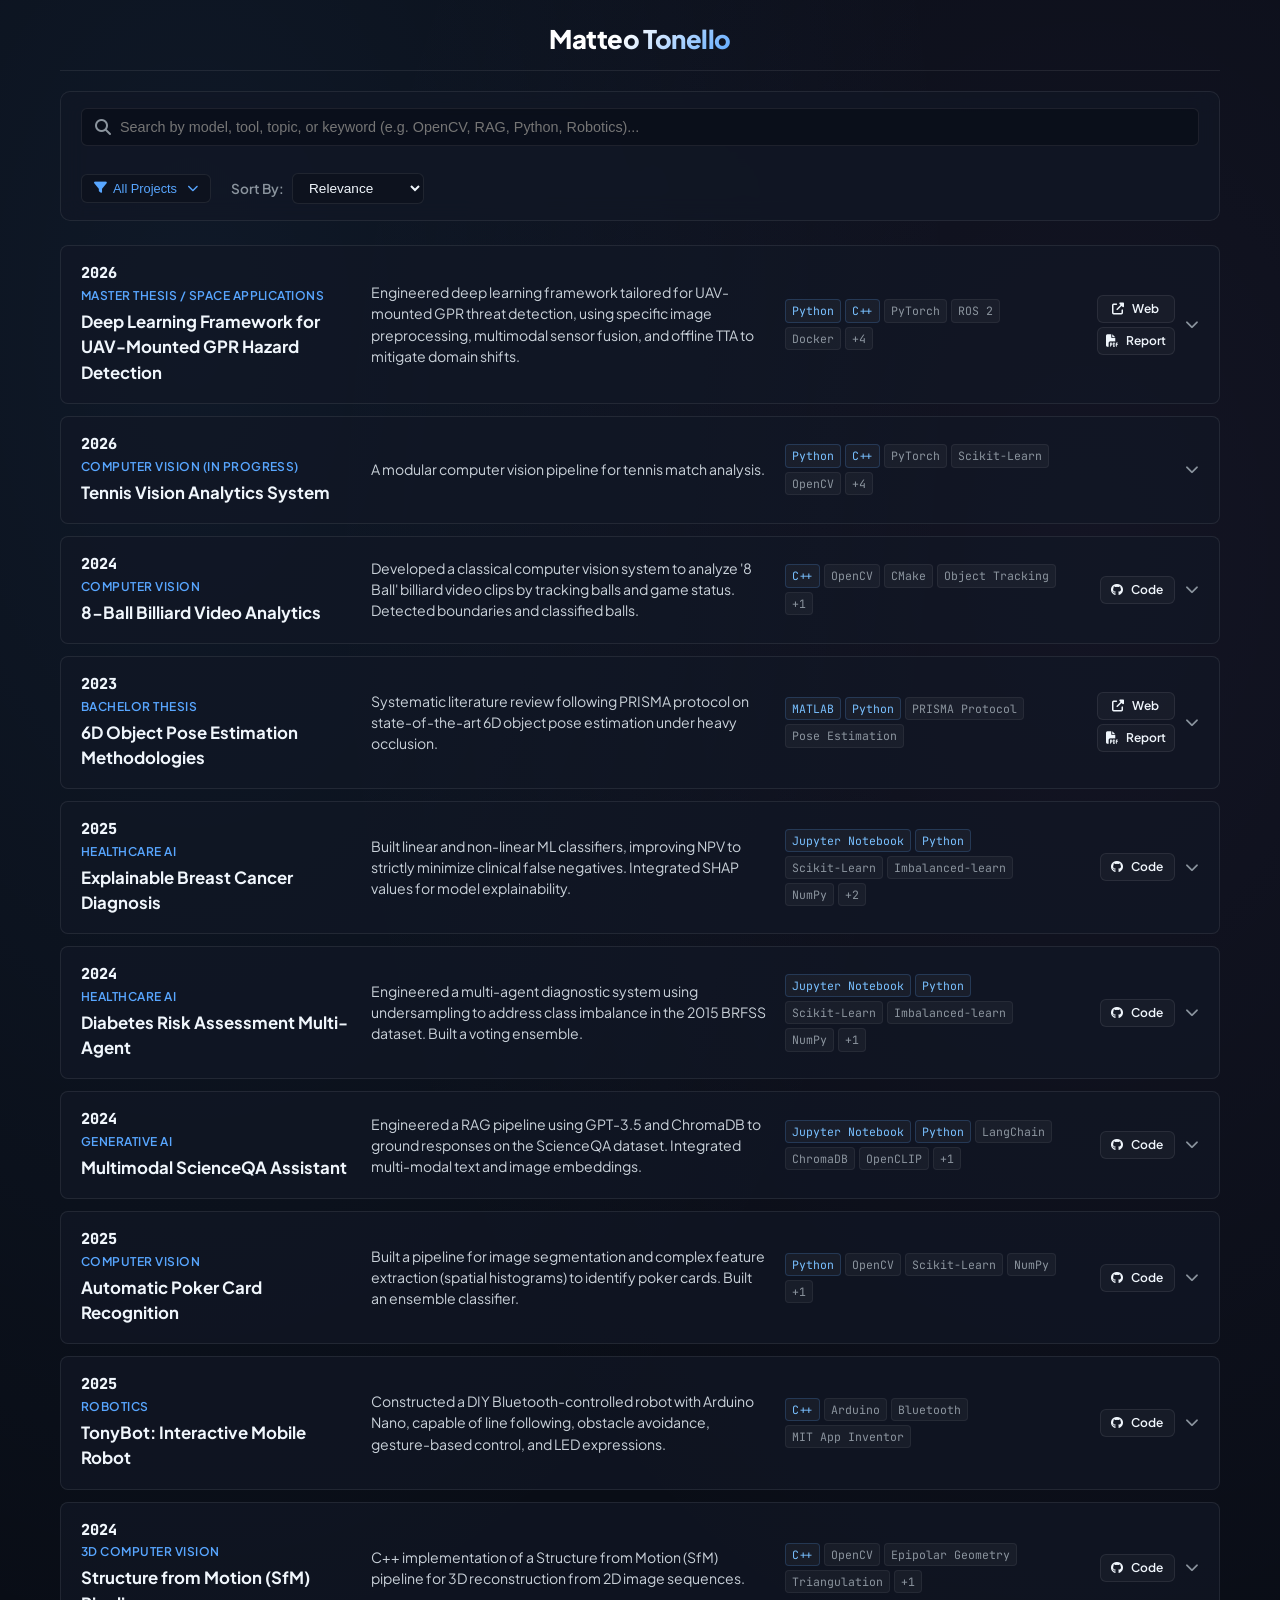
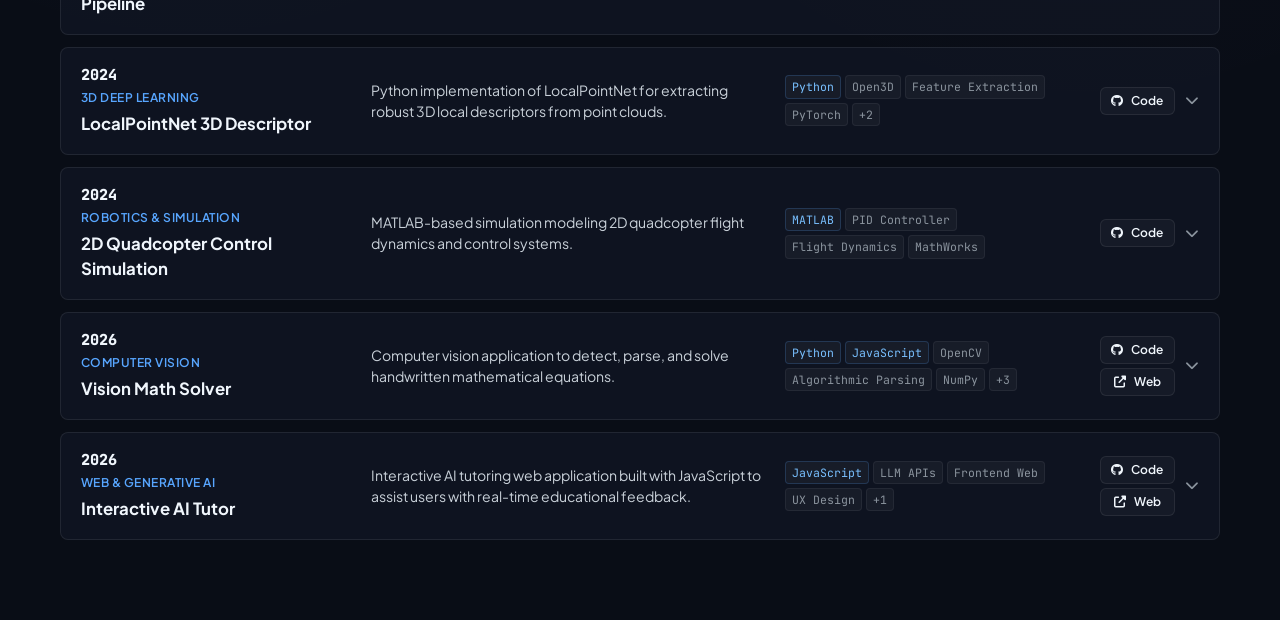
==== projects.html @ 339a1d36 "First Profile and Project pages" ====
<!DOCTYPE html>
<html lang="en">
<head>
  <meta charset="UTF-8" />
  <meta name="viewport" content="width=device-width, initial-scale=1.0" />
  <title>Matteo Tonello | AI & Robotics Projects</title>

  <link rel="icon" href="data:image/svg+xml,<svg xmlns='http://www.w3.org/2000/svg' viewBox='0 0 100 100'><rect width='100' height='100' rx='20' fill='%23090d16'/><text x='50%25' y='50%25' dominant-baseline='central' text-anchor='middle' font-size='50' font-family='sans-serif' font-weight='bold' fill='%2358a6ff'>MT</text></svg>">
  
  <!-- Fonts & Icons -->
  <link rel="preconnect" href="https://fonts.googleapis.com">
  <link rel="preconnect" href="https://fonts.gstatic.com" crossorigin>
  <link href="https://fonts.googleapis.com/css2?family=Plus+Jakarta+Sans:wght@400;500;600;700;800&family=JetBrains+Mono:wght@400;500&display=swap" rel="stylesheet">
  <link rel="stylesheet" href="https://cdnjs.cloudflare.com/ajax/libs/font-awesome/6.5.1/css/all.min.css">

  <link rel="stylesheet" href="style.css" />
</head>
<body>

<div class="container">
  <!-- Header -->
  <header style="justify-content: center; text-align: center; padding-bottom: 12px; margin-bottom: 20px;">
    <div class="hero-info">
      <a href="./" style="text-decoration: none;">
        <h1 style="font-size: 1.6rem;">Matteo Tonello</h1>
      </a>
    </div>
  </header>

  <!-- Filter & Search Controls -->
  <div class="controls-panel">
    <div class="search-bar">
      <i class="fas fa-search"></i>
      <input type="text" id="searchInput" placeholder="Search by model, tool, topic, or keyword (e.g. OpenCV, RAG, Python, Robotics)...">
    </div>
        <div style="display: flex; align-items: center; gap: 20px; margin-top: 15px; flex-wrap: wrap;">
       <div style="position: relative;" id="filterContainer">
         <button class="filter-chip active" id="filterDropdownToggle" style="display: flex; align-items: center; gap: 6px; padding: 6px 12px; margin: 0; background: #0d121e; border: 1px solid var(--border-subtle); cursor: pointer;">
           <i class="fas fa-filter"></i> <span id="filterLabel">All Projects</span> <i class="fas fa-chevron-down" style="font-size: 0.7rem; margin-left: 4px;"></i>
         </button>
         <div id="filterDropdown" style="display: none; position: absolute; top: 100%; left: 0; margin-top: 8px; background: #0d121e; border: 1px solid var(--border-subtle); border-radius: 8px; padding: 16px; width: 340px; max-height: 400px; overflow-y: auto; z-index: 100; box-shadow: 0 10px 30px rgba(0,0,0,0.9);">
           <!-- Generated chips go here -->
         </div>
       </div>
       <div style="display: flex; align-items: center; gap: 8px;">
         <span style="font-size: 0.85rem; color: var(--text-muted); font-weight: 600;">Sort By:</span>
         <select id="sortSelect" onchange="applyFilters()" style="background: #0d121e; border: 1px solid var(--border-subtle); color: var(--text-main); padding: 6px 12px; border-radius: 6px; font-size: 0.85rem; outline: none; cursor: pointer;">
           <option value="relevance">Relevance</option>
           <option value="year_desc">Year (Newest)</option>
           <option value="year_asc">Year (Oldest)</option>
           <option value="alpha">Alphabetical</option>
         </select>
       </div>
    </div>
  </div>

  <!-- Rows List -->
  <div class="projects-list" id="projectsList"></div>
</div>

<!-- Lightbox Modal -->
<div id="lightbox" class="lightbox" onclick="closeLightbox()">
  <span class="lightbox-close">&times;</span>
  <img id="lightbox-img" class="lightbox-content" src="" alt="Full Screen Visual">
</div>

<!-- Permission Modal -->
<div id="permissionModal" class="lightbox" style="display: none; background: rgba(0,0,0,0.8); align-items: center; justify-content: center; z-index: 2000;" onclick="closePermissionModal(event)">
  <div style="background: #0d121e; border: 1px solid #30363d; padding: 24px; border-radius: 12px; max-width: 400px; text-align: center; color: white; box-shadow: 0 10px 30px rgba(0,0,0,0.9);" onclick="event.stopPropagation()">
    <h3 style="margin-top: 0; margin-bottom: 12px; font-size: 1.2rem;">Access Request</h3>
    <p style="font-size: 0.9rem; color: #a3a3a3; margin-bottom: 24px; line-height: 1.5;">
      Sensitive data: <strong style="color: #f0f6fc;">please write your name and your purpose for access in the comment box</strong>. 
    </p>
    <div style="display: flex; gap: 12px; justify-content: center;">
      <button onclick="closePermissionModal(event)" style="padding: 8px 16px; border-radius: 6px; background: transparent; border: 1px solid #30363d; color: white; cursor: pointer; font-weight: 600;">Cancel</button>
      <a id="askPermissionBtn" href="#" target="_blank" style="padding: 8px 16px; border-radius: 6px; background: #1f6feb; border: 1px solid #388bfd; color: white; text-decoration: none; font-weight: 600; cursor: pointer;" onclick="closePermissionModal(event)">Continue</a>
    </div>
  </div>
</div>

<script>
const GH_USERNAME = "mtonell";

const projects = [
  {
    title: "Deep Learning Framework for UAV-Mounted GPR Hazard Detection",
    category: "Master Thesis / Space Applications",
    year: "2026",
    topics: ["Deep Learning", "Robotics", "Computer Vision", "Multimodal Sensor Fusion", "Domain Adaptation", "Object Detection"],
    desc: "Engineered deep learning framework tailored for UAV-mounted GPR threat detection, using specific image preprocessing, multimodal sensor fusion, and offline TTA to mitigate domain shifts.",
    langs: ["Python", "C++"],
    tools: ["PyTorch", "ROS 2", "Docker", "OpenCV", "Ultralytics", "TensorBoard", "DearPyGUI"],
    link: "https://hdl.handle.net/20.500.12608/106602",
    report: "https://drive.google.com/file/d/1QeAH5oaz8m6ntSIO0VcE45xStlbkbCoN/view?usp=sharing",
    requiresPermission: true,
    images: [], // Add URLs here when you have them hosted on GitHub
    details: [
      "Created a custom annotation GUI for multi-modal data fusion with confidence-based uncertainty modeling.",
      "Implemented different filtering and preprocessing techniques to enhance GPR signal quality.",
      "Conducted Leave-One-Domain-Out benchmarking on YOLO11n, RT-DETR, and Faster R-CNN architectures.",
      "Evaluated streaming performance with Area Under F2-Curve and Event Recall metrics.",
      "Strictly optimized for safety and robustness against domain shifts"
    ]
  },
  {
    title: "Tennis Vision Analytics System",
    category: "Computer Vision (In Progress)",
    year: "2026",
    topics: ["Deep Learning", "Computer Vision", "Object Detection", "Object Tracking", "Object Segmentation", "Object Pose Estimation"],
    desc: "A modular computer vision pipeline for tennis match analysis.",
    langs: [], // Merged automatically from subProjects
    tools: [], // Merged automatically from subProjects
    repo: "", 
    images: [], // e.g., ["https://raw.githubusercontent.com/.../demo.gif"]
    details: [
      "<strong>Work in Progress:</strong> Designing a scalable, multi-module architecture to extract professional-grade analytics from single-camera footage."
    ],
    subProjects: [
      {
        title: "Module 1: Court Boundary Tracker",
        desc: "Detects court lines via Hough transforms and calculates homography to map pixel coordinates to a 2D court model.",
        repo: "tennis-vision-court-tracker",
    year: "2026",
    images: ["https://raw.githubusercontent.com/mtonell/tennis-vision-court-tracker/main/assets/demo.webp", "https://raw.githubusercontent.com/mtonell/tennis-vision-court-tracker/main/assets/readme_refinement_showcase.jpg", "https://raw.githubusercontent.com/mtonell/tennis-vision-court-tracker/main/assets/real_image_flow.jpg", "https://raw.githubusercontent.com/mtonell/tennis-vision-court-tracker/main/assets/latency_vs_accuracy.png", "https://raw.githubusercontent.com/mtonell/tennis-vision-court-tracker/main/assets/cdf_window.png"],
        langs: ["Python", "C++"],
        tools: ["PyTorch", "Scikit-Learn", "OpenCV", "Hough Transforms", "Homography"]
      },
      {
        title: "Module 2: Ball Event Tracker",
        desc: "Isolates high-speed ball movements and classifies hit/bounce events via temporal sequence analysis.",
        repo: "tennis-vision-ball-event",
    year: "2026",
    images: ["https://raw.githubusercontent.com/mtonell/tennis-vision-ball-event/main/assets/demo.webp", "https://raw.githubusercontent.com/mtonell/tennis-vision-ball-event/main/assets/architecture_results.png", "https://raw.githubusercontent.com/mtonell/tennis-vision-ball-event/main/assets/window_results.png", "https://raw.githubusercontent.com/mtonell/tennis-vision-ball-event/main/assets/speed_results.png", "https://raw.githubusercontent.com/mtonell/tennis-vision-ball-event/main/assets/tuning_impact_results.png"],
        langs: ["Python"],
        tools: ["PyTorch", "Scikit-Learn", "OpenCV", "Object Detection", "Sequence Analysis"]
      }
    ]
  },
  {
    title: "8-Ball Billiard Video Analytics",
    category: "Computer Vision",
    topics: ["Computer Vision", "Object Detection", "Object Tracking", "Object Segmentation"],
    desc: "Developed a classical computer vision system to analyze '8 Ball' billiard video clips by tracking balls and game status. Detected boundaries and classified balls.",
    langs: ["C++"],
    tools: ["OpenCV", "CMake", "Object Tracking", "Homography"],
    repo: "billiard-video-analysis-cv",
    year: "2024",
        images: ["https://raw.githubusercontent.com/mtonell/billiard-video-analysis-cv/main/examples/video.gif", "https://raw.githubusercontent.com/mtonell/billiard-video-analysis-cv/main/examples/table_detection.png", "https://raw.githubusercontent.com/mtonell/billiard-video-analysis-cv/main/examples/ball_detection.png", "https://raw.githubusercontent.com/mtonell/billiard-video-analysis-cv/main/examples/ball_classification.png"], 
    details: [
      "Segmented table playing boundaries and classified balls via dynamic color-space thresholding.",
      "Calculated planar homography matrix to project tracking coordinates onto a 2D minimap.",
      "Tracking ball trajectories from video frames and visualizing them live on the minimap."
    ]
  },
  {
    title: "6D Object Pose Estimation Methodologies",
    category: "Bachelor Thesis",
    year: "2023",
    topics: ["Computer Vision", "Robotics", "PRISMA Review"],
    desc: "Systematic literature review following PRISMA protocol on state-of-the-art 6D object pose estimation under heavy occlusion.",
    langs: ["MATLAB", "Python"],
    tools: ["PRISMA Protocol", "Pose Estimation"],
    link: "https://thesis.unipd.it/handle/20.500.12608/52406",
    report: "https://thesis.unipd.it/retrieve/07a9c587-3a6e-4d82-a3b6-74dd1917e8f5/Tonello_Matteo.pdf", 
    details: [
      "Provided a comprehensive overview of state-of-the-art methods for 6D object pose estimation.",
      "Focused specifically on techniques that handle occlusions and partial object visibility."
    ]
  },
  {
    title: "Explainable Breast Cancer Diagnosis",
    category: "Healthcare AI",
    topics: ["Healthcare AI", "Machine Learning", "Explainable AI", "Data Imbalance"],
    desc: "Built linear and non-linear ML classifiers, improving NPV to strictly minimize clinical false negatives. Integrated SHAP values for model explainability.",
    langs: ["Jupyter Notebook", "Python"],
    tools: ["Scikit-Learn", "Imbalanced-learn", "NumPy", "Pandas", "SHAP"],
    repo: "breast-cancer-diagnosis-ml",
    year: "2025",
    images: ["https://raw.githubusercontent.com/mtonell/breast-cancer-diagnosis-ml/main/images/shap.png", "https://raw.githubusercontent.com/mtonell/breast-cancer-diagnosis-ml/main/images/random_forest_plots.png"],
    details: [
      "Engineered ensemble ML classifiers to improve diagnostic accuracy on imbalanced breast cancer datasets.",
      "Maximized Negative Predictive Value (NPV) to eliminate false negatives in clinical triage.",
      "Derived local/global SHAP importance values and Partial Dependence Plots for physician interpretation."
    ]
  },
  {
    title: "Diabetes Risk Assessment Multi-Agent",
    category: "Healthcare AI",
    topics: ["Healthcare AI", "Machine Learning", "Ensemble ML", "Data Imbalance"],
    desc: "Engineered a multi-agent diagnostic system using undersampling to address class imbalance in the 2015 BRFSS dataset. Built a voting ensemble.",
    langs: ["Jupyter Notebook", "Python"],
    tools: ["Scikit-Learn", "Imbalanced-learn", "NumPy", "Pandas"],
    repo: "diabetes-risk-assessment-ml",
    year: "2024",
    images: ["https://raw.githubusercontent.com/mtonell/diabetes-risk-assessment-ml/main/images/example.png"],
    details: [
      "Tackled severe medical class imbalance via stratified undersampling without losing positive diagnostic signals.",
      "Optimized decision boundaries for clinical recall to minimize false negatives."
    ]
  },
  {
    title: "Multimodal ScienceQA Assistant",
    category: "Generative AI",
    topics: ["Deep Learning", "LLMs", "RAG", "Multimodal AI"],
    desc: "Engineered a RAG pipeline using GPT-3.5 and ChromaDB to ground responses on the ScienceQA dataset. Integrated multi-modal text and image embeddings.",
    langs: ["Jupyter Notebook", "Python"],
    tools: ["LangChain", "ChromaDB", "OpenCLIP", "BLIP-2"],
    repo: "multimodal-rag-llm-scienceQA",
    year: "2024",
    images: ["https://raw.githubusercontent.com/mtonell/multimodal-rag-llm-scienceQA/main/images/results.png"],
    details: [
      "Engineered multimodal RAG pipeline combining BLIP-2 captions and OpenCLIP image vectors in ChromaDB.",
      "Evaluated generation using BLEU and cosine similarity across multimodal contexts."
    ]
  },
  {
    title: "Automatic Poker Card Recognition",
    category: "Computer Vision",
    topics: ["Machine Learning", "Computer Vision", "Ensemble ML", "Feature Extraction"],
    desc: "Built a pipeline for image segmentation and complex feature extraction (spatial histograms) to identify poker cards. Built an ensemble classifier.",
    langs: ["Python"],
    tools: ["OpenCV", "Scikit-Learn", "NumPy", "Pandas"],
    repo: "poker-card-classifier-cv",
    year: "2025",
    images: ["https://raw.githubusercontent.com/mtonell/poker-card-classifier-cv/main/assets/demo_result.png", "https://raw.githubusercontent.com/mtonell/poker-card-classifier-cv/main/assets/histogram.png"],
    details: [
      "Segmented card regions and suits under variable illumination and geometric rotations.",
      "Engineered spatial histograms and moments to classify cards at 97.3% test accuracy."
    ]
  },
  {
    title: "TonyBot: Interactive Mobile Robot",
    category: "Robotics",
    topics: ["Robotics", "Embedded Systems", "Mobile Robotics"],
    desc: "Constructed a DIY Bluetooth-controlled robot with Arduino Nano, capable of line following, obstacle avoidance, gesture-based control, and LED expressions.",
    langs: ["C++"],
    tools: ["Arduino", "Bluetooth", "MIT App Inventor"],
    repo: "TonyBot",
    year: "2025",
    images: ["https://raw.githubusercontent.com/mtonell/TonyBot/main/docs/videos/mode_line_follower.gif", "https://raw.githubusercontent.com/mtonell/TonyBot/main/docs/images/robot_showcase.jpg", "https://raw.githubusercontent.com/mtonell/TonyBot/main/docs/images/circuit_schema.png"],
    details: [
      "Integrated dual-motor differential drive, infrared array tracking, and ultrasonic collision prevention.",
      "Engineered an Android companion application for real-time mode-switching and gesture commands."
    ]
  },
  {
    title: "Structure from Motion (SfM) Pipeline",
    category: "3D Computer Vision",
    topics: ["Computer Vision", "3D Vision", "3D Reconstruction"],
    desc: "C++ implementation of a Structure from Motion (SfM) pipeline for 3D reconstruction from 2D image sequences.",
    langs: ["C++"],
    tools: ["OpenCV", "Epipolar Geometry", "Triangulation", "Bundle Adjustment"],
    repo: "sfm-pipeline-3d-cv",
    year: "2024",
    images: ["https://raw.githubusercontent.com/mtonell/sfm-pipeline-3d-cv/main/example/reconstruction.png", "https://raw.githubusercontent.com/mtonell/sfm-pipeline-3d-cv/main/example/matching.png"],
    details: [
      "Extracted and matched feature points across 2D image sequences.",
      "Estimated camera poses and triangulated 3D points to reconstruct sparse point clouds."
    ]
  },
  {
    title: "LocalPointNet 3D Descriptor",
    category: "3D Deep Learning",
    topics: ["Computer Vision", "Deep Learning", "3D Vision", "Point Clouds"],
    desc: "Python implementation of LocalPointNet for extracting robust 3D local descriptors from point clouds.",
    langs: ["Python"],
    tools: ["Open3D", "Feature Extraction", "PyTorch", "CMake", "PointNet"],
    repo: "LocalPointNet-3D-descriptor",
    year: "2024",
    images: ["https://raw.githubusercontent.com/mtonell/LocalPointNet-3D-descriptor/main/images/visualization_anchor.png", "https://raw.githubusercontent.com/mtonell/LocalPointNet-3D-descriptor/main/images/visualization_neg_pos.png", "https://raw.githubusercontent.com/mtonell/LocalPointNet-3D-descriptor/main/images/original_architecture.png", "https://raw.githubusercontent.com/mtonell/LocalPointNet-3D-descriptor/main/images/report_loss_curve.png", "https://raw.githubusercontent.com/mtonell/LocalPointNet-3D-descriptor/main/images/report_noise_robustness.png"],
    details: [
      "Extracted 3D local descriptors for matching and registration.",
      "Implemented PointNet-based architectures for deep feature learning on raw point clouds.",
      "Evaluated the performance of the descriptors under various noise levels and radius variations."
    ]
  },
  {
    title: "2D Quadcopter Control Simulation",
    category: "Robotics & Simulation",
    topics: ["Robotics", "Control Systems", "Simulation"],
    desc: "MATLAB-based simulation modeling 2D quadcopter flight dynamics and control systems.",
    langs: ["MATLAB"],
    tools: ["PID Controller", "Flight Dynamics", "MathWorks"],
    repo: "2d-quadcopter-control-simulation",
    year: "2024",
    images: ["https://raw.githubusercontent.com/mtonell/2d-quadcopter-control-simulation/main/media/figure8.gif", "https://raw.githubusercontent.com/mtonell/2d-quadcopter-control-simulation/main/media/diamond.gif", "https://raw.githubusercontent.com/mtonell/2d-quadcopter-control-simulation/main/media/sine.gif"],
    details: [
      "Developed mathematical models representing 2D flight dynamics.",
      "Programmed control algorithms for robust quadcopter stabilization."
    ]
  },
  {
    title: "Vision Math Solver",
    category: "Computer Vision",
    topics: ["Deep Learning", "Computer Vision", "Gesture Recognition", "Object Pose Estimation", "OCR"],
    desc: "Computer vision application to detect, parse, and solve handwritten mathematical equations.",
    langs: ["Python", "JavaScript"],
    tools: ["OpenCV", "Algorithmic Parsing", "NumPy", "SymPy", "PyTorch", "MediaPipe"],
    repo: "vision-math-solver",
    year: "2026",
    images: ["https://raw.githubusercontent.com/mtonell/vision-math-solver/main/demo/app_fast.webp", "https://raw.githubusercontent.com/mtonell/vision-math-solver/main/demo/ai_vision_fast.webp"],
    link: "https://mtonell.github.io/vision-math-solver/",
    details: [
      "Use Mediapipe to detect and isolate handwritten mathematical expressions from images.",
      "A CNN to segment and classify handwritten digits and symbols, trained on MNIST and synthetic datasets.",
      "Implemented an algorithmic parser to evaluate mathematical expressions programmatically."
    ]
  },
  {
    title: "Interactive AI Tutor",
    category: "Web & Generative AI",
    topics: ["Generative AI", "Web Development", "LLMs"],
    desc: "Interactive AI tutoring web application built with JavaScript to assist users with real-time educational feedback.",
    langs: ["JavaScript"],
    tools: ["LLM APIs", "Frontend Web", "UX Design", "Chat Interface"],
    repo: "tutor-ai",
    year: "2026",
    images: ["https://raw.githubusercontent.com/mtonell/tutor-ai/main/frontend/public/logo.png"],
    link: "https://tutorai-live.vercel.app",
    details: [
      "Developed an intuitive chat interface for seamless human-AI interaction.",
      "Integrated external LLM APIs to provide context-aware educational assistance.",
      "Utilized the Gemini API to generate personalized notes, summaries, and recommendations."
    ]
  }
];

// Data Pre-processing: Auto-merge submodule tags into the parent project
projects.forEach((p, idx) => p.originalIndex = idx);

projects.forEach(p => {
  if (p.subProjects && p.subProjects.length > 0) {
    let mergedLangs = new Set(p.langs || []);
    let mergedTools = new Set(p.tools || []);
    
    p.subProjects.forEach(sub => {
      (sub.langs || []).forEach(lang => mergedLangs.add(lang));
      (sub.tools || []).forEach(tool => mergedTools.add(tool));
    });
    
    p.langs = Array.from(mergedLangs);
    p.tools = Array.from(mergedTools);
  }
});

function renderRows(items) {
  const container = document.getElementById("projectsList");
  container.innerHTML = items.map((p, idx) => {
    
    // Action Buttons
    const links = [];
    if (p.repo) {
      links.push(`<a href="https://github.com/${GH_USERNAME}/${p.repo}" target="_blank" class="btn btn-outline" style="padding: 4px 8px; font-size: 0.75rem; width: 100%; justify-content: center;" onclick="event.stopPropagation()"><i class="fab fa-github"></i> Code</a>`);
    }
    if (p.link) {
      links.push(`<a href="${p.link}" target="_blank" class="btn btn-outline" style="padding: 4px 8px; font-size: 0.75rem; width: 100%; justify-content: center;" onclick="event.stopPropagation()"><i class="fas fa-external-link-alt"></i> Web</a>`);
    }
    if (p.report) {
      if (p.requiresPermission) {
        links.push(`<a href="#" class="btn btn-outline" style="padding: 4px 8px; font-size: 0.75rem; width: 100%; justify-content: center;" onclick="event.preventDefault(); event.stopPropagation(); openPermissionModal('${p.report}')"><i class="fas fa-file-pdf"></i> Report</a>`);
      } else {
        links.push(`<a href="${p.report}" target="_blank" class="btn btn-outline" style="padding: 4px 8px; font-size: 0.75rem; width: 100%; justify-content: center;" onclick="event.stopPropagation()"><i class="fas fa-file-pdf"></i> Report</a>`);
      }
    }

    const actionBtns = links.length > 0 ? `<div style="display: flex; flex-direction: column; gap: 4px; min-width: 75px;">${links.join("")}</div>` : '';

    // Sub-Projects HTML generator
    let subProjectsHtml = '';
    if (p.subProjects && p.subProjects.length > 0) {
      subProjectsHtml = `
        <div class="sub-projects-container">
          <div style="font-size: 0.85rem; font-weight: 600; color: var(--text-muted); margin-bottom: 4px;">System Modules:</div>
          ${p.subProjects.map(sub => {
            const subLangs = sub.langs ? sub.langs.map(l => `<span class="tag lang" style="font-size:0.65rem; padding:1px 5px;">${l}</span>`).join("") : "";
            const subTools = sub.tools ? sub.tools.map(t => `<span class="tag" style="font-size:0.65rem; padding:1px 5px;">${t}</span>`).join("") : "";
            
            const subGallery = (sub.images && sub.images.length > 0) ? `
              <div class="project-gallery" style="margin-top: 10px; margin-bottom: 2px;">
                ${sub.images.map(imgSrc => `<img src="${imgSrc}" alt="${sub.title} Visual" loading="lazy" onclick="openLightbox(this.src)" style="height: 130px;" />`).join("")}
              </div>
            ` : '';

            return `
              <div class="sub-project-card" style="flex-direction: column; align-items: stretch; gap: 8px;">
                <div style="display: flex; justify-content: space-between; align-items: flex-start; gap: 15px; width: 100%;">
                  <div class="sub-project-info" style="padding-right: 0;">
                    <h4>${sub.title}</h4>
                    <p>${sub.desc}</p>
                    <div class="tech-tags" style="margin-top: 6px;">
                      ${subLangs}${subTools}
                    </div>
                  </div>
                  <div class="sub-project-btn-container">
                    <a href="https://github.com/${GH_USERNAME}/${sub.repo}" target="_blank" class="btn btn-outline" style="padding: 4px 10px; font-size: 0.75rem; white-space: nowrap;">
                      <i class="fab fa-github"></i> View
                    </a>
                  </div>
                </div>
                ${subGallery}
              </div>
            `;
          }).join('')}
        </div>
      `;
    }

    return `
      <div class="project-row" id="row-${idx}">
        <div class="row-header" onclick="toggleRow(${idx})">
          <div class="project-title-col">
            ${p.year ? `<div style="font-size: 0.95rem; font-weight: 800; color: #f0f6fc; margin-bottom: 2px; font-family: var(--font-mono);">${p.year}</div>` : ''}
            <div class="project-category" style="margin-bottom: 4px;">${p.category}</div>
            <h2>${p.title}</h2>
          </div>
          <div class="project-desc-col">
            ${p.desc}
          </div>
          <div class="tech-tags">
            ${p.langs.map(l => `<span class="tag lang">${l}</span>`).join("")}
            ${p.tools.slice(0, 3).map(t => `<span class="tag">${t}</span>`).join("")}
            ${p.tools.length > 3 ? `<span class="tag">+${p.tools.length - 3}</span>` : ""}
          </div>
          <div class="row-actions">
            ${actionBtns}
            <i class="fas fa-chevron-down toggle-icon"></i>
          </div>
        </div>
        <div class="row-details">
          <div class="details-content">
            <div style="font-weight: 600; color: var(--accent-blue); margin-bottom: 6px; font-size: 0.85rem;">
              <i class="fas fa-layer-group me-1"></i> Technical Stack: ${p.langs.concat(p.tools).join(" · ")}
            </div>
            <ul>
              ${p.details.map(d => `<li>${d}</li>`).join("")}
            </ul>
            
            ${p.images && p.images.length > 0 ? `
              <div class="project-gallery">
                ${p.images.map(imgSrc => `<img src="${imgSrc}" alt="Project Visual" loading="lazy" onclick="openLightbox(this.src)" />`).join("")}
              </div>
            ` : ""}

            ${subProjectsHtml}
          </div>
        </div>
      </div>
    `;
  }).join("");
}

function toggleRow(idx) {
  const row = document.getElementById(`row-${idx}`);
  row.classList.toggle("open");
}

// Lightbox Logic
function openLightbox(src) {
  const lightbox = document.getElementById('lightbox');
  const lightboxImg = document.getElementById('lightbox-img');
  lightbox.style.display = "block";
  lightboxImg.src = src;
  document.body.style.overflow = "hidden"; // Prevent background scrolling
}

function closeLightbox() {
  document.getElementById('lightbox').style.display = "none";
  document.body.style.overflow = "auto"; // Restore background scrolling
}

// Permission Modal Logic
function openPermissionModal(link) {
  const modal = document.getElementById('permissionModal');
  const btn = document.getElementById('askPermissionBtn');
  btn.href = link; // Sets the Google Drive link
  modal.style.display = "flex"; // Show the modal
  document.body.style.overflow = "hidden"; // Prevent background scrolling
}

function closePermissionModal(e) {
  if(e) e.stopPropagation();
  document.getElementById('permissionModal').style.display = "none";
  document.body.style.overflow = "auto";
}

renderRows(projects);

// Build Dynamic Filter Dropdown Buttons
function buildFilterDropdown() {
  const topics = new Set();
  const langs = new Set();
  const tools = new Set();
  
  projects.forEach(p => {
    if(p.topics) p.topics.forEach(t => topics.add(t));
    if(p.langs) p.langs.forEach(l => langs.add(l));
    if(p.tools) p.tools.forEach(t => tools.add(t));
  });
  
  const menu = document.getElementById('filterDropdown');
  let html = `<div style="margin-bottom: 12px;"><button class="filter-chip active" style="width: 100%; justify-content: center; margin:0;" onclick="setFilter('all', this)">All Projects</button></div>`;
  
  if (topics.size > 0) {
    html += `<div style="font-size: 0.75rem; color: var(--text-muted); font-weight: 600; text-transform: uppercase; margin: 10px 0 8px;">Topics</div>`;
    html += `<div style="display: flex; flex-wrap: wrap; gap: 6px;">`;
    Array.from(topics).sort().forEach(t => html += `<button class="filter-chip" style="padding: 4px 10px; font-size: 0.75rem; margin:0;" onclick="setFilter('${t}', this)">${t}</button>`);
    html += `</div>`;
  }
  
  if (langs.size > 0) {
    html += `<div style="font-size: 0.75rem; color: var(--text-muted); font-weight: 600; text-transform: uppercase; margin: 16px 0 8px;">Languages</div>`;
    html += `<div style="display: flex; flex-wrap: wrap; gap: 6px;">`;
    Array.from(langs).sort().forEach(l => html += `<button class="filter-chip" style="padding: 4px 10px; font-size: 0.75rem; margin:0;" onclick="setFilter('${l}', this)">${l}</button>`);
    html += `</div>`;
  }
  
  if (tools.size > 0) {
    html += `<div style="font-size: 0.75rem; color: var(--text-muted); font-weight: 600; text-transform: uppercase; margin: 16px 0 8px;">Tools & Stack</div>`;
    html += `<div style="display: flex; flex-wrap: wrap; gap: 6px;">`;
    Array.from(tools).sort().forEach(t => html += `<button class="filter-chip" style="padding: 4px 10px; font-size: 0.75rem; margin:0;" onclick="setFilter('${t}', this)">${t}</button>`);
    html += `</div>`;
  }
  
  menu.innerHTML = html;
}
buildFilterDropdown();

// Filter & Search Logic
const searchInput = document.getElementById("searchInput");
let activeFilter = 'all';

function setFilter(value, btnElement) {
  activeFilter = value;
  document.getElementById('filterLabel').innerText = value === 'all' ? 'All Projects' : value;
  document.getElementById('filterDropdown').style.display = 'none';
  
  // Update active class
  document.querySelectorAll('#filterDropdown .filter-chip').forEach(btn => btn.classList.remove('active'));
  btnElement.classList.add('active');
  
  applyFilters();
}

// Custom toggle dropdown
document.getElementById('filterDropdownToggle').onclick = function(e) {
  e.stopPropagation();
  const dropdown = document.getElementById('filterDropdown');
  dropdown.style.display = dropdown.style.display === 'none' ? 'block' : 'none';
};

// Close dropdown if clicked outside
document.addEventListener('click', function(event) {
  const container = document.getElementById('filterContainer');
  const dropdown = document.getElementById('filterDropdown');
  if (container && !container.contains(event.target)) {
    if (dropdown) dropdown.style.display = 'none';
  }
});

function applyFilters() {
  const query = searchInput.value.toLowerCase().trim();
  const sortMode = document.getElementById("sortSelect").value;
  let filtered = projects.filter(p => {
    const matchesFilter = activeFilter === "all" || 
      (p.topics || []).includes(activeFilter) || 
      (p.langs || []).includes(activeFilter) || 
      (p.tools || []).includes(activeFilter);
    const matchesSearch = query === "" || 
      p.title.toLowerCase().includes(query) || 
      p.desc.toLowerCase().includes(query) || 
      (p.category && p.category.toLowerCase().includes(query)) ||
      (p.year && p.year.includes(query)) ||
      (p.tools || []).some(t => t.toLowerCase().includes(query)) ||
      (p.langs || []).some(l => l.toLowerCase().includes(query)) ||
      (p.topics || []).some(t => t.toLowerCase().includes(query));
    return matchesFilter && matchesSearch;
  });
  
  filtered.sort((a, b) => {
    if (sortMode === 'year_desc') {
      const yearA = parseInt(a.year) || 0;
      const yearB = parseInt(b.year) || 0;
      return yearB - yearA;
    } else if (sortMode === 'year_asc') {
      const yearA = parseInt(a.year) || 9999;
      const yearB = parseInt(b.year) || 9999;
      return yearA - yearB;
    } else if (sortMode === 'alpha') {
      return a.title.localeCompare(b.title);
    } else {
      return a.originalIndex - b.originalIndex;
    }
  });

  renderRows(filtered);
}

searchInput.addEventListener("input", applyFilters);
</script>
<script data-goatcounter="https://mtonell.goatcounter.com/count" async src="//gc.zgo.at/count.js"></script>
</body>
</html>
---- style.css ----
:root {
  --bg-base: #090d16;
  --bg-card: rgba(18, 24, 38, 0.7);
  --bg-card-hover: rgba(26, 35, 54, 0.9);
  --border-subtle: rgba(255, 255, 255, 0.08);
  --border-glow: rgba(88, 166, 255, 0.35);
  --accent-blue: #58a6ff;
  --accent-purple: #bc8cff;
  --text-main: #f0f6fc;
  --text-muted: #8b949e;
  --font-sans: 'Plus Jakarta Sans', -apple-system, sans-serif;
  --font-mono: 'JetBrains Mono', monospace;
}

* {
  box-sizing: border-box;
  margin: 0;
  padding: 0;
}

body {
  background-color: var(--bg-base);
  background-image: 
    radial-gradient(at 15% 15%, rgba(88, 166, 255, 0.08) 0px, transparent 50%),
    radial-gradient(at 85% 25%, rgba(188, 140, 255, 0.06) 0px, transparent 50%);
  color: var(--text-main);
  font-family: var(--font-sans);
  min-height: 100vh;
  line-height: 1.5;
}

.container {
  max-width: 1200px;
  margin: 0 auto;
  padding: 20px 20px 80px;
}

/* NAVBAR (Home Page) */
.navbar {
  position: fixed;
  top: 0;
  left: 0;
  right: 0;
  background: rgba(9, 13, 22, 0.85);
  backdrop-filter: blur(12px);
  border-bottom: 1px solid var(--border-subtle);
  z-index: 100;
}
.nav-container {
  max-width: 1200px;
  margin: 0 auto;
  display: flex;
  justify-content: space-between;
  align-items: center;
  padding: 1rem 20px;
}
.nav-logo {
  font-weight: 800;
  text-decoration: none;
  color: var(--text-main);
  font-size: 1.2rem;
}
.nav-links {
  list-style: none;
  display: flex;
  gap: 1.2rem;
}
.nav-links a {
  color: var(--text-muted);
  text-decoration: none;
  font-size: 0.95rem;
  font-weight: 500;
  transition: color 0.2s ease;
}
.nav-links a:hover, .nav-links a.active {
  color: var(--accent-blue);
}

/* Sections (Home Page) */
.section {
  padding: 2.5rem 0;
  border-bottom: 1px solid var(--border-subtle);
}
.section:last-child {
  border-bottom: none;
}
.section h2 {
  font-size: 1.5rem;
  margin-bottom: 1.5rem;
  color: var(--accent-blue);
}

/* Curriculum Blocks */
.block {
  margin-bottom: 2rem;
}
.block h3 {
  font-size: 1.1rem;
  margin-bottom: 1rem;
  color: var(--text-main);
}
.entry {
  background: var(--bg-card);
  border: 1px solid var(--border-subtle);
  border-radius: 8px;
  padding: 1rem 1.2rem;
  margin-bottom: 1rem;
  transition: all 0.2s ease;
}
.entry:hover {
  border-color: var(--border-glow);
  background: var(--bg-card-hover);
}
.entry-header {
  display: flex;
  justify-content: space-between;
  align-items: baseline;
  flex-wrap: wrap;
  margin-bottom: 6px;
}
.entry-header strong {
  color: var(--text-main);
}
.entry .meta {
  color: var(--text-muted);
  font-size: 0.85rem;
}
.entry p {
  color: #c9d1d9;
  font-size: 0.9rem;
}

/* Contact Grid */
.contact-grid {
  display: grid;
  grid-template-columns: repeat(auto-fit, minmax(200px, 1fr));
  gap: 1rem;
}
.card {
  background: var(--bg-card);
  border: 1px solid var(--border-subtle);
  border-radius: 8px;
  padding: 1.2rem;
  text-decoration: none;
  color: inherit;
  display: block;
  transition: all 0.2s ease;
}
.card:hover {
  border-color: var(--border-glow);
  background: var(--bg-card-hover);
  transform: translateY(-2px);
}
.card strong {
  display: block;
  color: var(--text-main);
  margin-bottom: 4px;
}
.card span {
  font-size: 0.85rem;
  color: var(--text-muted);
}

footer {
  text-align: center;
  padding: 2.5rem 0;
  font-size: 0.85rem;
  color: var(--text-muted);
}

/* Header */
header {
  display: flex;
  justify-content: space-between;
  align-items: center;
  padding-bottom: 24px;
  border-bottom: 1px solid var(--border-subtle);
  margin-bottom: 32px;
  flex-wrap: wrap;
  gap: 16px;
}

.hero { border-bottom: 1px solid var(--border-subtle); }

.hero-info h1, .hero h1 {
  font-size: 2.2rem;
  font-weight: 800;
  letter-spacing: -0.02em;
  background: linear-gradient(135deg, #ffffff 40%, var(--accent-blue) 100%);
  -webkit-background-clip: text;
  -webkit-text-fill-color: transparent;
}

.hero-info p, .hero p.lead {
  font-size: 1.05rem;
  color: var(--accent-blue);
  font-weight: 600;
}

.hero-info .meta-desc {
  color: var(--text-muted);
  font-size: 0.9rem;
  margin-top: 4px;
}

.social-links {
  display: flex;
  gap: 10px;
}

.btn {
  display: inline-flex;
  align-items: center;
  gap: 8px;
  padding: 8px 16px;
  border-radius: 6px;
  font-size: 0.85rem;
  font-weight: 600;
  text-decoration: none;
  transition: all 0.2s ease;
  cursor: pointer;
}

.btn-primary {
  background-color: var(--accent-blue);
  color: #0d1117;
  border: 1px solid var(--accent-blue);
}
.btn-primary:hover {
  background-color: #79c0ff;
  box-shadow: 0 0 14px rgba(88, 166, 255, 0.4);
}

.btn-outline {
  background-color: rgba(255, 255, 255, 0.03);
  color: var(--text-main);
  border: 1px solid var(--border-subtle);
}
.btn-outline:hover {
  background-color: rgba(255, 255, 255, 0.08);
  border-color: var(--accent-blue);
}

/* Controls Panel */
.controls-panel {
  background: var(--bg-card);
  backdrop-filter: blur(12px);
  border: 1px solid var(--border-subtle);
  border-radius: 10px;
  padding: 16px 20px;
  margin-bottom: 24px;
  display: flex;
  flex-direction: column;
  gap: 12px;
}

.search-bar {
  position: relative;
  width: 100%;
}
.search-bar i {
  position: absolute;
  left: 14px;
  top: 50%;
  transform: translateY(-50%);
  color: var(--text-muted);
}
.search-bar input {
  width: 100%;
  padding: 10px 14px 10px 38px;
  background: rgba(9, 13, 22, 0.6);
  border: 1px solid var(--border-subtle);
  border-radius: 6px;
  color: var(--text-main);
  font-size: 0.9rem;
  outline: none;
}
.search-bar input:focus {
  border-color: var(--accent-blue);
}

.filters-wrapper {
  display: flex;
  flex-wrap: wrap;
  gap: 6px;
}

.filter-chip {
  background: #1a2030;
  border: 1px solid var(--border-subtle);
  color: var(--text-muted);
  padding: 8px 16px;
  border-radius: 6px;
  font-size: 0.8rem;
  cursor: pointer;
  font-weight: 500;
  transition: all 0.2s ease;
}
.filter-chip:hover, .filter-chip.active {
  background: rgba(88, 166, 255, 0.15);
  border-color: var(--accent-blue);
  color: var(--accent-blue);
}

/* Row Layout */
.projects-list {
  display: flex;
  flex-direction: column;
  gap: 12px;
}

.project-row {
  background: var(--bg-card);
  border: 1px solid var(--border-subtle);
  border-radius: 8px;
  transition: all 0.2s ease;
  overflow: hidden;
}

.project-row:hover {
  border-color: var(--border-glow);
  background: var(--bg-card-hover);
}

.row-header {
  padding: 16px 20px;
  display: grid;
  grid-template-columns: 2.2fr 3.2fr 2.2fr 1fr;
  align-items: center;
  gap: 16px;
  cursor: pointer;
}

.project-title-col h2 {
  font-size: 1.05rem;
  font-weight: 700;
  color: var(--text-main);
  margin-bottom: 2px;
}

.project-category {
  font-size: 0.75rem;
  color: var(--accent-blue);
  text-transform: uppercase;
  font-weight: 600;
  letter-spacing: 0.04em;
}

.project-desc-col {
  font-size: 0.88rem;
  color: #c9d1d9;
}

.tech-tags, .tags {
  display: flex;
  flex-wrap: wrap;
  gap: 4px;
}

.tag, .tags span {
  font-family: var(--font-mono);
  font-size: 0.72rem;
  padding: 2px 6px;
  border-radius: 4px;
  background: rgba(255, 255, 255, 0.04);
  border: 1px solid rgba(255, 255, 255, 0.06);
  color: var(--text-muted);
}
.tag.lang, .tags span:first-child {
  color: #79c0ff;
  border-color: rgba(88, 166, 255, 0.2);
}

.row-actions {
  display: flex;
  align-items: center;
  justify-content: flex-end;
  gap: 10px;
}

.toggle-icon {
  font-size: 0.85rem;
  color: var(--text-muted);
  transition: transform 0.2s ease;
}

.project-row.open .toggle-icon {
  transform: rotate(180deg);
  color: var(--accent-blue);
}

/* Expandable Row Body */
.row-details {
  display: none;
  padding: 16px 20px;
  background: rgba(9, 13, 22, 0.4);
  border-top: 1px solid var(--border-subtle);
}

.project-row.open .row-details {
  display: block;
}

.details-content ul {
  margin-left: 20px;
  color: #c9d1d9;
  font-size: 0.88rem;
  margin-bottom: 0;
}

.details-content li {
  margin-bottom: 6px;
}

/* Nested Sub-Projects */
.sub-projects-container {
  margin-top: 16px;
  display: flex;
  flex-direction: column;
  gap: 10px;
}
.sub-project-card {
  background: rgba(255, 255, 255, 0.02);
  border: 1px solid var(--border-subtle);
  border-radius: 8px;
  padding: 12px 16px;
  display: flex;
  justify-content: space-between;
  align-items: center;
  transition: background 0.2s ease;
}
.sub-project-card:hover {
  background: rgba(255, 255, 255, 0.05);
  border-color: rgba(88, 166, 255, 0.3);
}
.sub-project-info {
  flex-grow: 1;
  padding-right: 15px;
}
.sub-project-info h4 {
  font-size: 0.95rem;
  color: #f0f6fc;
  margin-bottom: 2px;
}
.sub-project-info p {
  font-size: 0.85rem;
  color: #8b949e;
  margin-bottom: 0;
}
.sub-project-btn-container {
  flex-shrink: 0;
}

/* Image Gallery */
.project-gallery {
  display: flex;
  gap: 12px;
  margin-top: 16px;
  margin-bottom: 8px;
  overflow-x: auto;
  padding-bottom: 8px;
}

.project-gallery img {
  height: 180px; 
  width: auto;
  border-radius: 8px;
  border: 1px solid var(--border-subtle);
  object-fit: cover;
  transition: transform 0.2s ease, border-color 0.2s ease;
  cursor: pointer;
}

.project-gallery img:hover {
  transform: scale(1.02);
  border-color: var(--accent-blue);
}

/* Lightbox Modal */
.lightbox {
  display: none;
  position: fixed;
  z-index: 2000;
  left: 0;
  top: 0;
  width: 100%;
  height: 100%;
  overflow: auto;
  background-color: rgba(0, 0, 0, 0.85);
  backdrop-filter: blur(8px);
}

.lightbox-content {
  margin: auto;
  display: block;
  max-width: 90%;
  max-height: 85vh;
  margin-top: 5vh;
  border-radius: 8px;
  box-shadow: 0 0 30px rgba(0,0,0,0.8);
  animation: zoomIn 0.3s ease;
}

@keyframes zoomIn {
  from { transform: scale(0.95); opacity: 0; }
  to { transform: scale(1); opacity: 1; }
}

.lightbox-close {
  position: absolute;
  top: 20px;
  right: 35px;
  color: #f1f1f1;
  font-size: 40px;
  font-weight: bold;
  transition: 0.3s;
  cursor: pointer;
}

.lightbox-close:hover,
.lightbox-close:focus {
  color: var(--accent-blue);
  text-decoration: none;
  cursor: pointer;
}

@media (max-width: 900px) {
  .row-header {
    grid-template-columns: 1fr;
    gap: 10px;
  }
  .row-actions {
    justify-content: space-between;
  }
  .sub-project-card {
    flex-direction: column;
    align-items: flex-start;
    gap: 10px;
  }
  .sub-project-btn-container {
    align-self: flex-start;
  }
  .lightbox-content {
    margin-top: 15vh;
  }
}
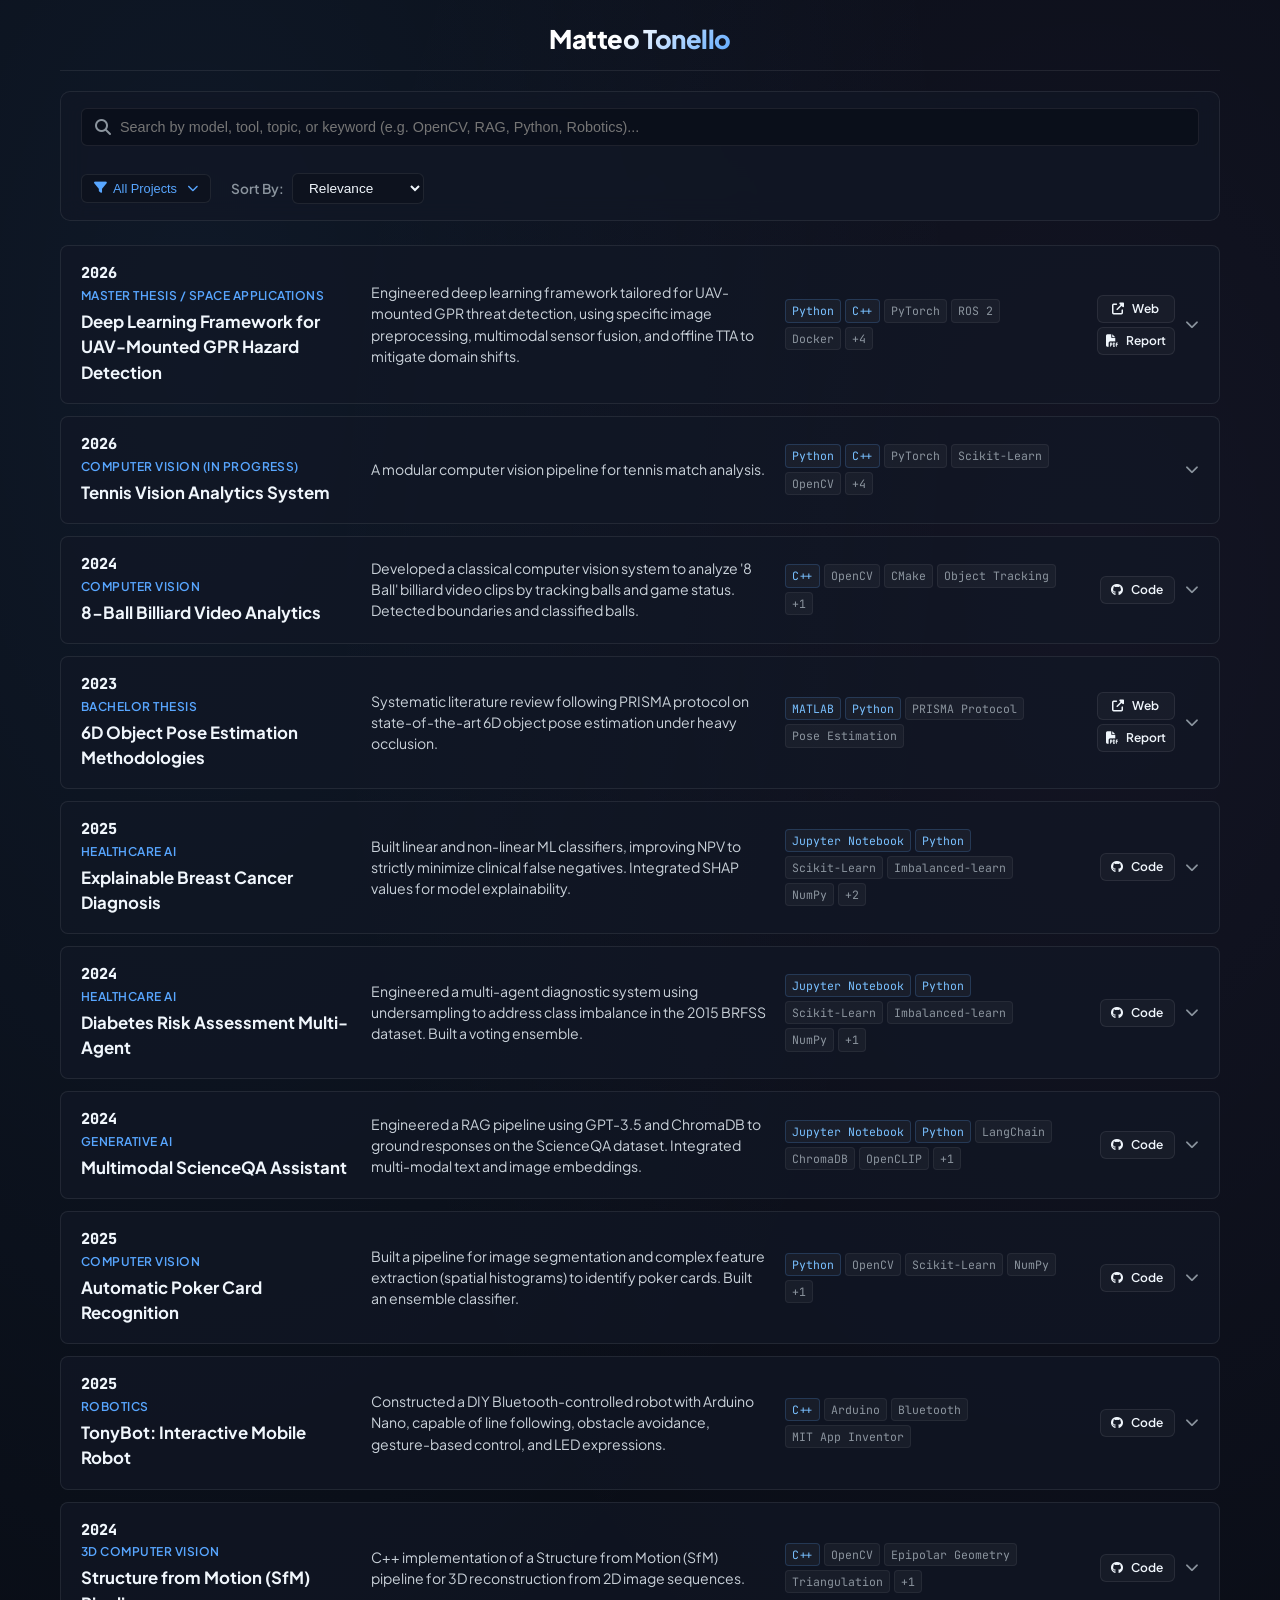
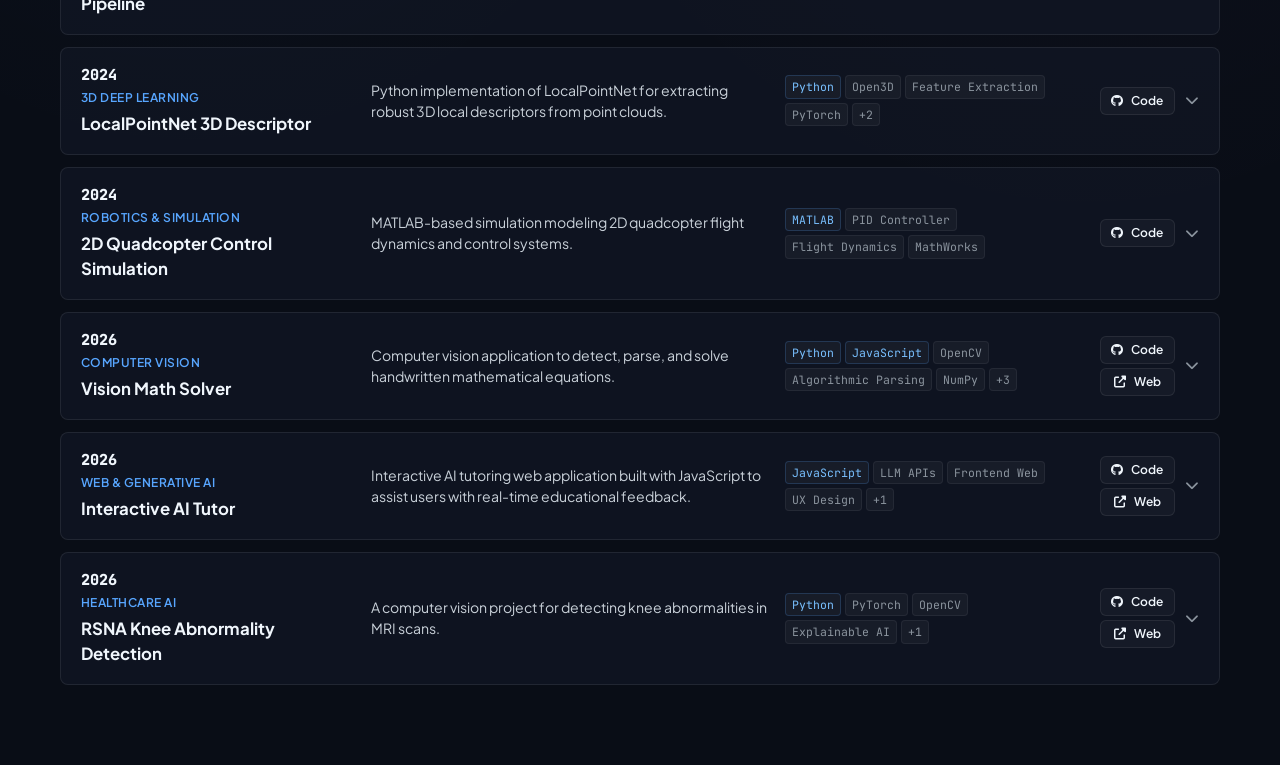
==== commit 01154114: "knee project" ====
--- a/projects.html
+++ b/projects.html
@@ -321,6 +321,27 @@
       "Developed an intuitive chat interface for seamless human-AI interaction.",
       "Integrated external LLM APIs to provide context-aware educational assistance.",
       "Utilized the Gemini API to generate personalized notes, summaries, and recommendations."
+    ]
+  },
+  
+  {
+    title: "RSNA Knee Abnormality Detection",
+    category: "Healthcare AI",
+    topics: ["Computer Vision", "Medical AI", "Explainable AI"],
+    desc: "A computer vision project for detecting knee abnormalities in MRI scans.",
+    langs: ["Python"],
+    tools: ["PyTorch", "OpenCV", "Explainable AI", "Medical Imaging"],
+    repo: "knee-abnormality-detection-rsna",
+    year: "2026",
+    images: ["https://raw.githubusercontent.com/mtonell/knee-abnormality-detection-rsna/main/assets/effusion-example.png",
+             "https://raw.githubusercontent.com/mtonell/knee-abnormality-detection-rsna/main/assets/crop_and_zoom_pipeline.png", 
+             "https://raw.githubusercontent.com/mtonell/knee-abnormality-detection-rsna/main/assets/mri_planes_and_contrasts_grid.png", 
+             "https://raw.githubusercontent.com/mtonell/knee-abnormality-detection-rsna/main/assets/volumetric_3d_slice_model.png"],
+    link: "https://www.kaggle.com/code/mtonello/rsna-knee-abnormality-detection-demo",
+    details: [
+      "Engineered a lightweight 2.5D vision pipeline coupling ConvNeXt-Nano and RadImageNet architectures for automated multi-sequence MRI diagnosis.",
+      "Designed a self-training loop utilizing a 3-LLM consensus distillation to extract weak supervision labels from unstructured radiology reports.",
+      "Integrated hierarchical Explainable AI (Gated Attention MIL and Grad-CAM) to pinpoint diagnostic depth slices and localize structural lesions."
     ]
   }
 ];
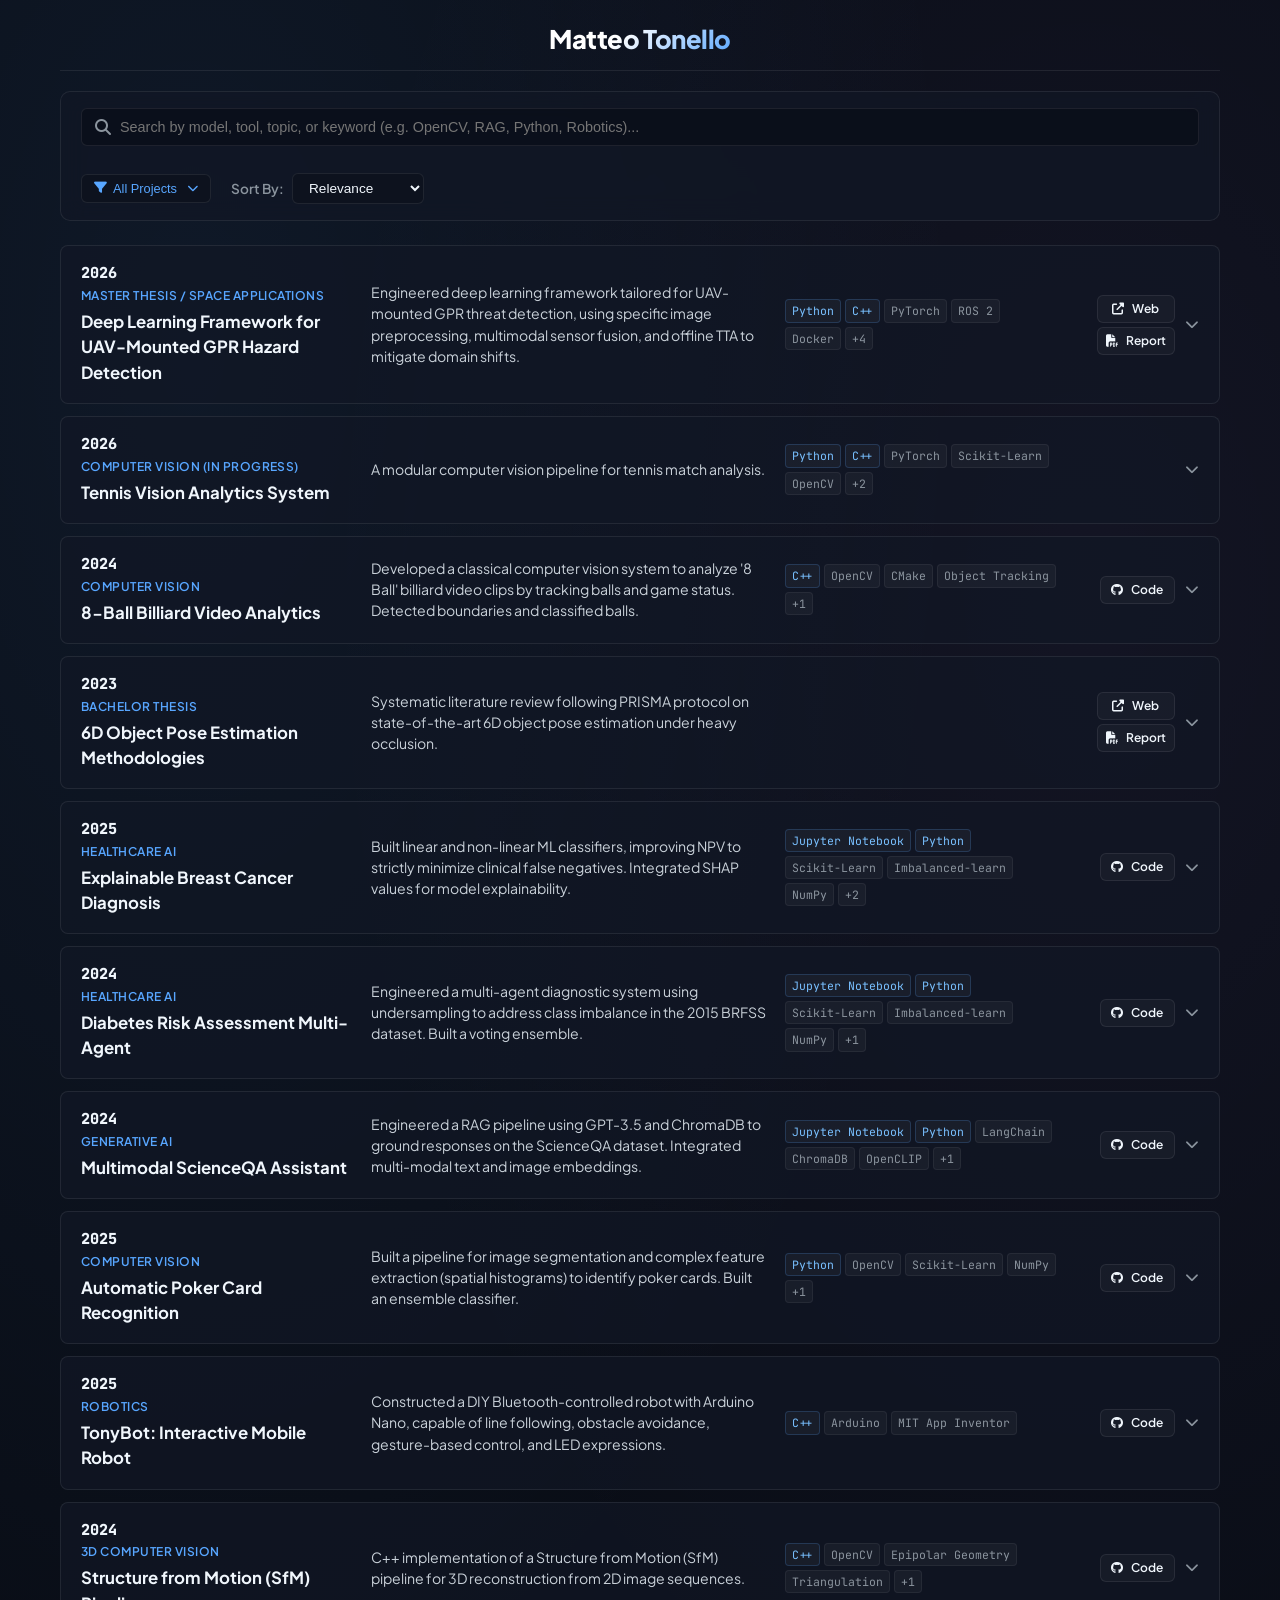
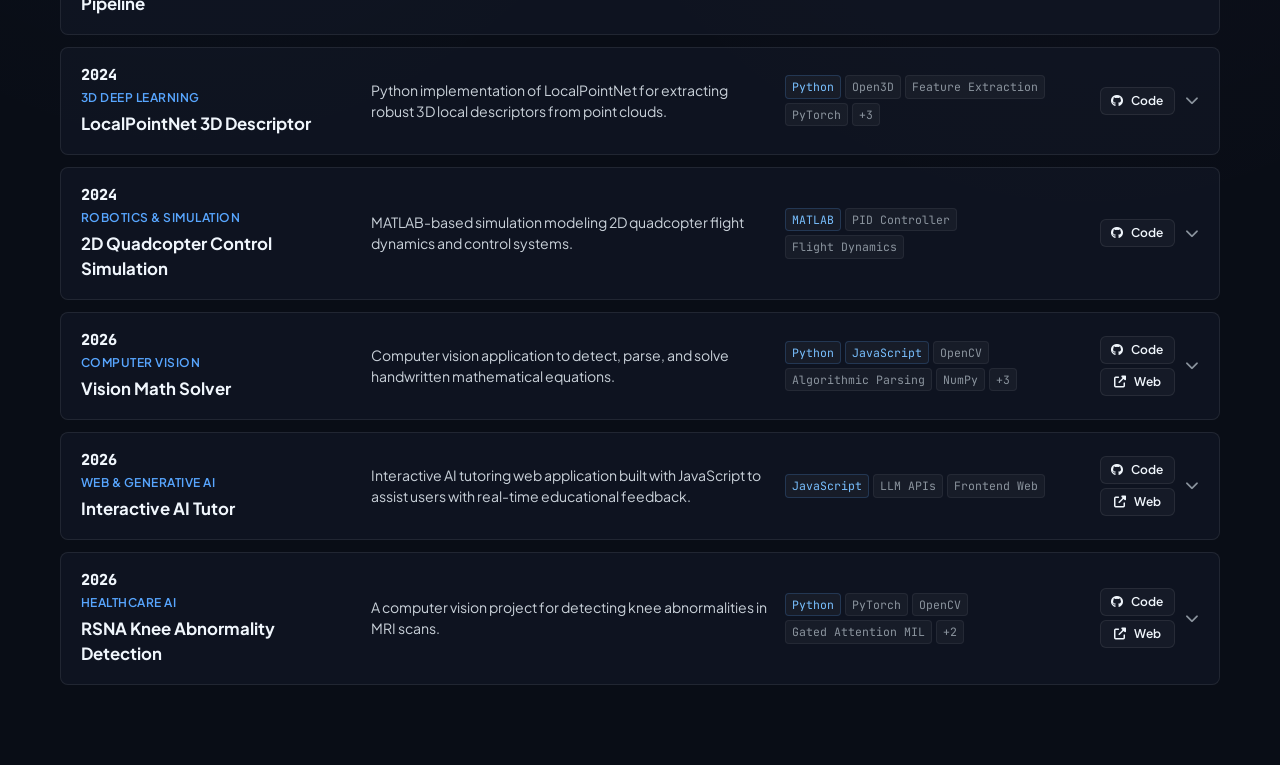
==== commit 6397091f: "proj upd" ====
--- a/projects.html
+++ b/projects.html
@@ -86,7 +86,7 @@
     title: "Deep Learning Framework for UAV-Mounted GPR Hazard Detection",
     category: "Master Thesis / Space Applications",
     year: "2026",
-    topics: ["Deep Learning", "Robotics", "Computer Vision", "Multimodal Sensor Fusion", "Domain Adaptation", "Object Detection"],
+    topics: ["Deep Learning", "Robotics", "Computer Vision", "Sensor Fusion", "Domain Adaptation", "Object Detection"],
     desc: "Engineered deep learning framework tailored for UAV-mounted GPR threat detection, using specific image preprocessing, multimodal sensor fusion, and offline TTA to mitigate domain shifts.",
     langs: ["Python", "C++"],
     tools: ["PyTorch", "ROS 2", "Docker", "OpenCV", "Ultralytics", "TensorBoard", "DearPyGUI"],
@@ -123,7 +123,7 @@
     year: "2026",
     images: ["https://raw.githubusercontent.com/mtonell/tennis-vision-court-tracker/main/assets/demo.webp", "https://raw.githubusercontent.com/mtonell/tennis-vision-court-tracker/main/assets/readme_refinement_showcase.jpg", "https://raw.githubusercontent.com/mtonell/tennis-vision-court-tracker/main/assets/real_image_flow.jpg", "https://raw.githubusercontent.com/mtonell/tennis-vision-court-tracker/main/assets/latency_vs_accuracy.png", "https://raw.githubusercontent.com/mtonell/tennis-vision-court-tracker/main/assets/cdf_window.png"],
         langs: ["Python", "C++"],
-        tools: ["PyTorch", "Scikit-Learn", "OpenCV", "Hough Transforms", "Homography"]
+        tools: ["PyTorch", "Scikit-Learn", "OpenCV", "Hough Transforms"]
       },
       {
         title: "Module 2: Ball Event Tracker",
@@ -132,7 +132,7 @@
     year: "2026",
     images: ["https://raw.githubusercontent.com/mtonell/tennis-vision-ball-event/main/assets/demo.webp", "https://raw.githubusercontent.com/mtonell/tennis-vision-ball-event/main/assets/architecture_results.png", "https://raw.githubusercontent.com/mtonell/tennis-vision-ball-event/main/assets/window_results.png", "https://raw.githubusercontent.com/mtonell/tennis-vision-ball-event/main/assets/speed_results.png", "https://raw.githubusercontent.com/mtonell/tennis-vision-ball-event/main/assets/tuning_impact_results.png"],
         langs: ["Python"],
-        tools: ["PyTorch", "Scikit-Learn", "OpenCV", "Object Detection", "Sequence Analysis"]
+        tools: ["PyTorch", "Scikit-Learn", "OpenCV", "Object Detection"]
       }
     ]
   },
@@ -158,8 +158,8 @@
     year: "2023",
     topics: ["Computer Vision", "Robotics", "PRISMA Review"],
     desc: "Systematic literature review following PRISMA protocol on state-of-the-art 6D object pose estimation under heavy occlusion.",
-    langs: ["MATLAB", "Python"],
-    tools: ["PRISMA Protocol", "Pose Estimation"],
+    langs: [],
+    tools: [],
     link: "https://thesis.unipd.it/handle/20.500.12608/52406",
     report: "https://thesis.unipd.it/retrieve/07a9c587-3a6e-4d82-a3b6-74dd1917e8f5/Tonello_Matteo.pdf", 
     details: [
@@ -234,7 +234,7 @@
     topics: ["Robotics", "Embedded Systems", "Mobile Robotics"],
     desc: "Constructed a DIY Bluetooth-controlled robot with Arduino Nano, capable of line following, obstacle avoidance, gesture-based control, and LED expressions.",
     langs: ["C++"],
-    tools: ["Arduino", "Bluetooth", "MIT App Inventor"],
+    tools: ["Arduino", "MIT App Inventor"],
     repo: "TonyBot",
     year: "2025",
     images: ["https://raw.githubusercontent.com/mtonell/TonyBot/main/docs/videos/mode_line_follower.gif", "https://raw.githubusercontent.com/mtonell/TonyBot/main/docs/images/robot_showcase.jpg", "https://raw.githubusercontent.com/mtonell/TonyBot/main/docs/images/circuit_schema.png"],
@@ -246,7 +246,7 @@
   {
     title: "Structure from Motion (SfM) Pipeline",
     category: "3D Computer Vision",
-    topics: ["Computer Vision", "3D Vision", "3D Reconstruction"],
+    topics: ["Computer Vision", "3D Vision"],
     desc: "C++ implementation of a Structure from Motion (SfM) pipeline for 3D reconstruction from 2D image sequences.",
     langs: ["C++"],
     tools: ["OpenCV", "Epipolar Geometry", "Triangulation", "Bundle Adjustment"],
@@ -261,10 +261,10 @@
   {
     title: "LocalPointNet 3D Descriptor",
     category: "3D Deep Learning",
-    topics: ["Computer Vision", "Deep Learning", "3D Vision", "Point Clouds"],
+    topics: ["Computer Vision", "Deep Learning", "3D Vision"],
     desc: "Python implementation of LocalPointNet for extracting robust 3D local descriptors from point clouds.",
     langs: ["Python"],
-    tools: ["Open3D", "Feature Extraction", "PyTorch", "CMake", "PointNet"],
+    tools: ["Open3D", "Feature Extraction", "PyTorch", "CMake", "PointNet",  "Point Clouds"],
     repo: "LocalPointNet-3D-descriptor",
     year: "2024",
     images: ["https://raw.githubusercontent.com/mtonell/LocalPointNet-3D-descriptor/main/images/visualization_anchor.png", "https://raw.githubusercontent.com/mtonell/LocalPointNet-3D-descriptor/main/images/visualization_neg_pos.png", "https://raw.githubusercontent.com/mtonell/LocalPointNet-3D-descriptor/main/images/original_architecture.png", "https://raw.githubusercontent.com/mtonell/LocalPointNet-3D-descriptor/main/images/report_loss_curve.png", "https://raw.githubusercontent.com/mtonell/LocalPointNet-3D-descriptor/main/images/report_noise_robustness.png"],
@@ -277,10 +277,10 @@
   {
     title: "2D Quadcopter Control Simulation",
     category: "Robotics & Simulation",
-    topics: ["Robotics", "Control Systems", "Simulation"],
+    topics: ["Robotics", "Control Systems"],
     desc: "MATLAB-based simulation modeling 2D quadcopter flight dynamics and control systems.",
     langs: ["MATLAB"],
-    tools: ["PID Controller", "Flight Dynamics", "MathWorks"],
+    tools: ["PID Controller", "Flight Dynamics"],
     repo: "2d-quadcopter-control-simulation",
     year: "2024",
     images: ["https://raw.githubusercontent.com/mtonell/2d-quadcopter-control-simulation/main/media/figure8.gif", "https://raw.githubusercontent.com/mtonell/2d-quadcopter-control-simulation/main/media/diamond.gif", "https://raw.githubusercontent.com/mtonell/2d-quadcopter-control-simulation/main/media/sine.gif"],
@@ -309,10 +309,10 @@
   {
     title: "Interactive AI Tutor",
     category: "Web & Generative AI",
-    topics: ["Generative AI", "Web Development", "LLMs"],
+    topics: ["LLMs"],
     desc: "Interactive AI tutoring web application built with JavaScript to assist users with real-time educational feedback.",
     langs: ["JavaScript"],
-    tools: ["LLM APIs", "Frontend Web", "UX Design", "Chat Interface"],
+    tools: ["LLM APIs", "Frontend Web"],
     repo: "tutor-ai",
     year: "2026",
     images: ["https://raw.githubusercontent.com/mtonell/tutor-ai/main/frontend/public/logo.png"],
@@ -327,10 +327,10 @@
   {
     title: "RSNA Knee Abnormality Detection",
     category: "Healthcare AI",
-    topics: ["Computer Vision", "Medical AI", "Explainable AI"],
+    topics: ["Computer Vision", "Healthcare AI", "Explainable AI"],
     desc: "A computer vision project for detecting knee abnormalities in MRI scans.",
     langs: ["Python"],
-    tools: ["PyTorch", "OpenCV", "Explainable AI", "Medical Imaging"],
+    tools: ["PyTorch", "OpenCV", "Gated Attention MIL", "Grad-CAM", "Medical Imaging"],
     repo: "knee-abnormality-detection-rsna",
     year: "2026",
     images: ["https://raw.githubusercontent.com/mtonell/knee-abnormality-detection-rsna/main/assets/effusion-example.png",
